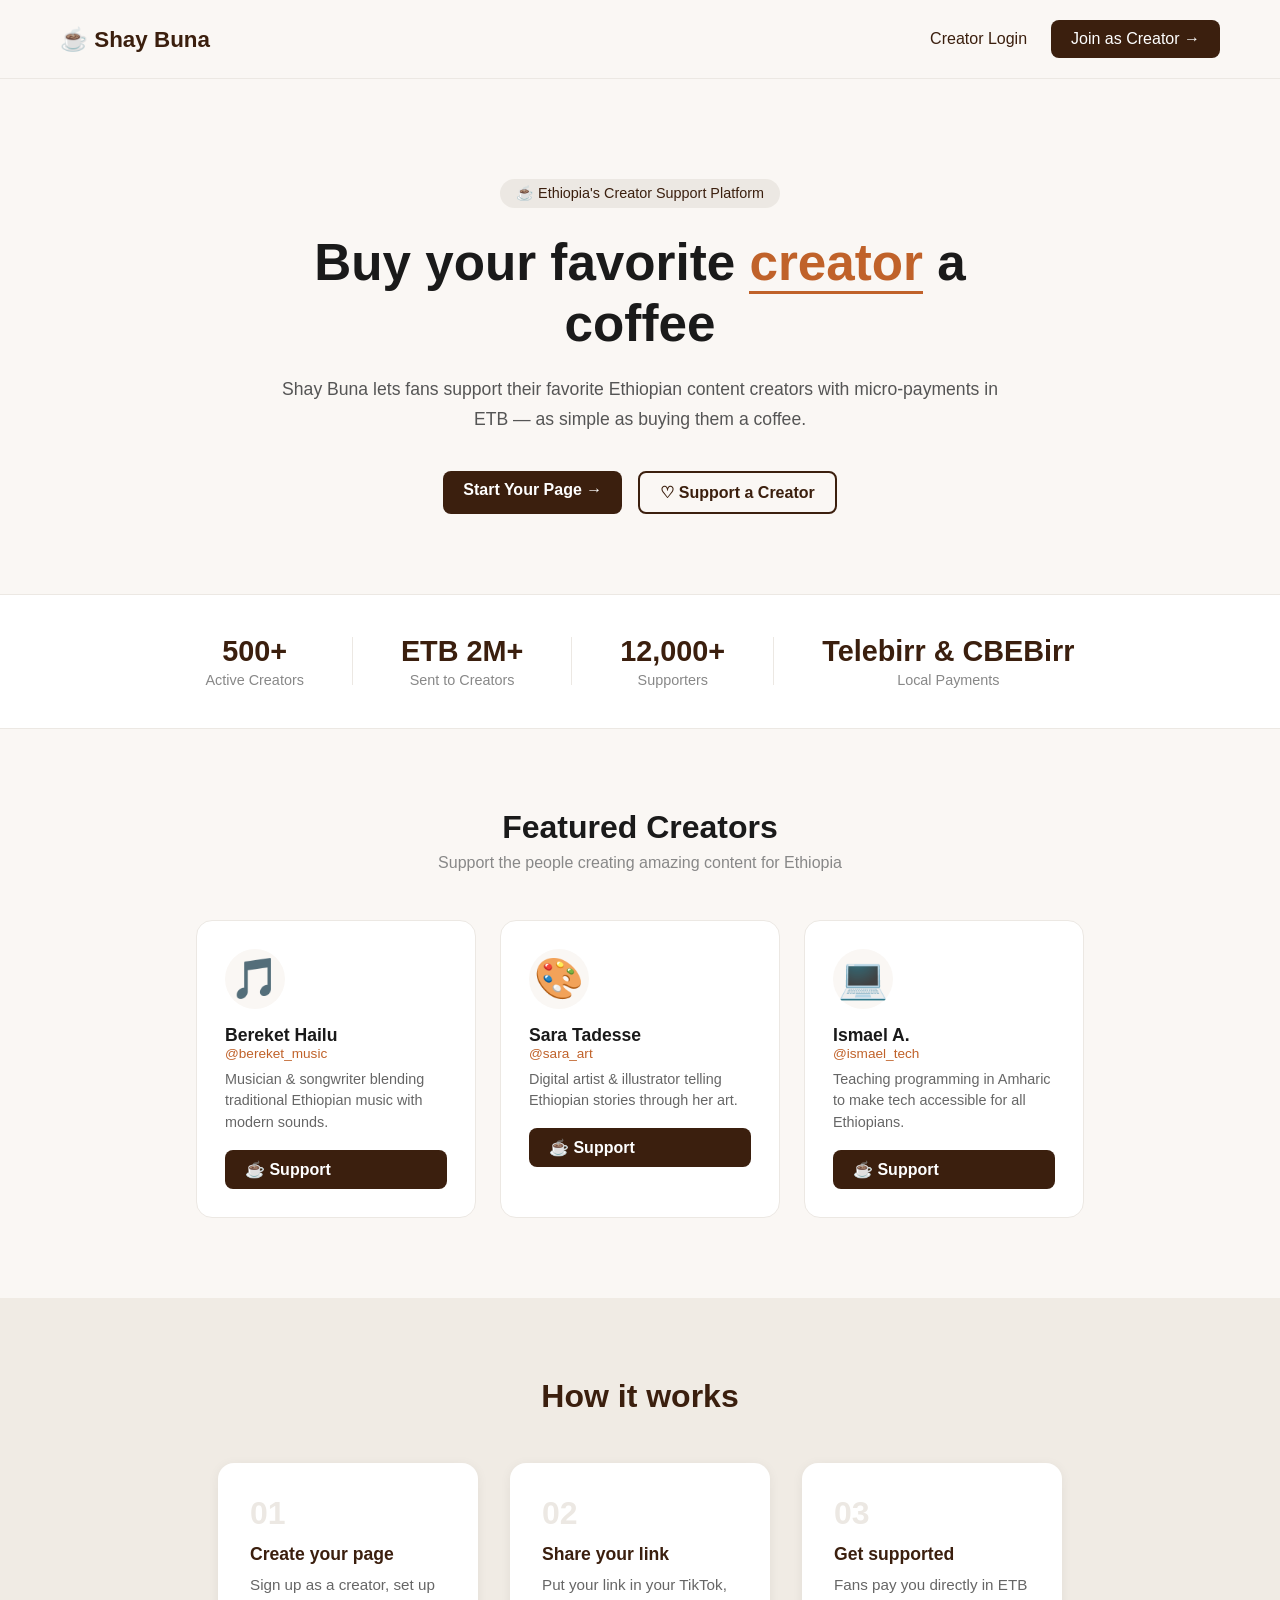
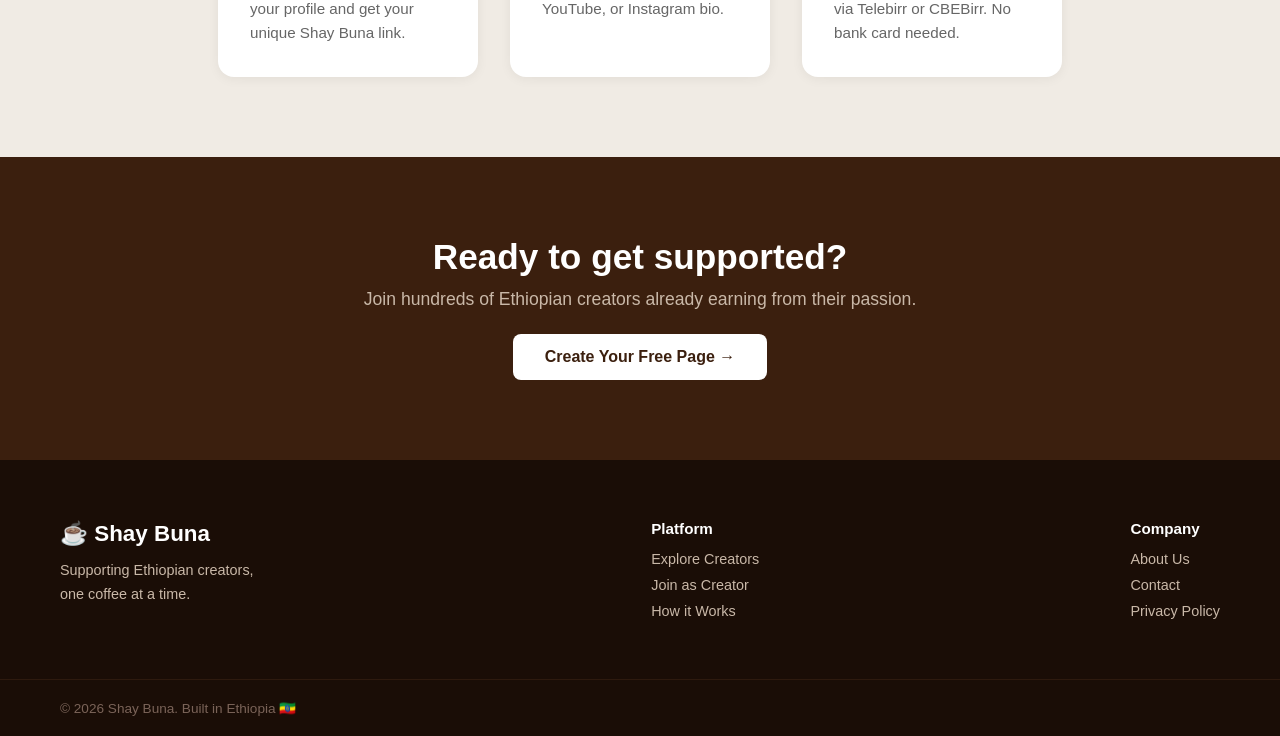
==== index.html @ 94945056 "Add landing page, creator page, and signup flow" ====
<!DOCTYPE html>
<html lang="en">
  <head>
    <meta charset="UTF-8" />
    <meta name="viewport" content="width=device-width, initial-scale=1.0" />
    <title>Shay Buna – Support Ethiopian Creators</title>
    <link rel="stylesheet" href="css/style.css" />
  </head>
  <body>
    <!-- NAVBAR -->
    <nav>
      <div class="logo">☕ Shay Buna</div>
      <div class="nav-links">
        <a href="#">Creator Login</a>
        <a href="#" class="btn-primary">Join as Creator →</a>
      </div>
    </nav>

    <!-- HERO -->
    <section class="hero">
      <span class="badge">☕ Ethiopia's Creator Support Platform</span>
      <h1>Buy your favorite <span class="highlight">creator</span> a coffee</h1>
      <p>
        Shay Buna lets fans support their favorite Ethiopian content creators
        with micro-payments in ETB — as simple as buying them a coffee.
      </p>
      <div class="hero-buttons">
        <a href="#" class="btn-primary">Start Your Page →</a>
        <a href="#" class="btn-secondary">♡ Support a Creator</a>
      </div>
    </section>

    <!-- STATS -->
    <section class="stats">
      <div class="stat">
        <h3>500+</h3>
        <p>Active Creators</p>
      </div>
      <div class="stat-divider"></div>
      <div class="stat">
        <h3>ETB 2M+</h3>
        <p>Sent to Creators</p>
      </div>
      <div class="stat-divider"></div>
      <div class="stat">
        <h3>12,000+</h3>
        <p>Supporters</p>
      </div>
      <div class="stat-divider"></div>
      <div class="stat">
        <h3>Telebirr & CBEBirr</h3>
        <p>Local Payments</p>
      </div>
    </section>

    <!-- FEATURED CREATORS -->
    <section class="creators">
      <h2>Featured Creators</h2>
      <p class="section-sub">
        Support the people creating amazing content for Ethiopia
      </p>
      <div class="creator-cards">
        <div class="creator-card">
          <div class="creator-avatar">🎵</div>
          <div class="creator-info">
            <h4>Bereket Hailu</h4>
            <span>@bereket_music</span>
            <p>
              Musician & songwriter blending traditional Ethiopian music with
              modern sounds.
            </p>
          </div>
          <a href="#" class="btn-primary">☕ Support</a>
        </div>

        <div class="creator-card">
          <div class="creator-avatar">🎨</div>
          <div class="creator-info">
            <h4>Sara Tadesse</h4>
            <span>@sara_art</span>
            <p>
              Digital artist & illustrator telling Ethiopian stories through her
              art.
            </p>
          </div>
          <a href="#" class="btn-primary">☕ Support</a>
        </div>

        <div class="creator-card">
          <div class="creator-avatar">💻</div>
          <div class="creator-info">
            <h4>Ismael A.</h4>
            <span>@ismael_tech</span>
            <p>
              Teaching programming in Amharic to make tech accessible for all
              Ethiopians.
            </p>
          </div>
          <a href="#" class="btn-primary">☕ Support</a>
        </div>
      </div>
    </section>

    <!-- HOW IT WORKS -->
    <section class="how-it-works">
      <h2>How it works</h2>
      <div class="steps">
        <div class="step">
          <span>01</span>
          <h3>Create your page</h3>
          <p>
            Sign up as a creator, set up your profile and get your unique Shay
            Buna link.
          </p>
        </div>
        <div class="step">
          <span>02</span>
          <h3>Share your link</h3>
          <p>Put your link in your TikTok, YouTube, or Instagram bio.</p>
        </div>
        <div class="step">
          <span>03</span>
          <h3>Get supported</h3>
          <p>
            Fans pay you directly in ETB via Telebirr or CBEBirr. No bank card
            needed.
          </p>
        </div>
      </div>
    </section>

    <!-- CTA BANNER -->
    <section class="cta-banner">
      <h2>Ready to get supported?</h2>
      <p>
        Join hundreds of Ethiopian creators already earning from their passion.
      </p>
      <a href="#" class="btn-light">Create Your Free Page →</a>
    </section>

    <!-- FOOTER -->
    <footer>
      <div class="footer-top">
        <div class="footer-brand">
          <div class="logo" style="color: #fff">☕ Shay Buna</div>
          <p>Supporting Ethiopian creators, one coffee at a time.</p>
        </div>
        <div class="footer-links">
          <h5>Platform</h5>
          <a href="#">Explore Creators</a>
          <a href="#">Join as Creator</a>
          <a href="#">How it Works</a>
        </div>
        <div class="footer-links">
          <h5>Company</h5>
          <a href="#">About Us</a>
          <a href="#">Contact</a>
          <a href="#">Privacy Policy</a>
        </div>
      </div>
      <div class="footer-bottom">
        <p>© 2026 Shay Buna. Built in Ethiopia 🇪🇹</p>
      </div>
    </footer>

    <script src="js/main.js"></script>
  </body>
</html>
---- css/style.css ----
* {
  margin: 0;
  padding: 0;
  box-sizing: border-box;
}

body {
  font-family: "Segoe UI", sans-serif;
  background-color: #faf7f4;
  color: #1a1a1a;
}

/* NAVBAR */
nav {
  display: flex;
  justify-content: space-between;
  align-items: center;
  padding: 20px 60px;
  background-color: #faf7f4;
  border-bottom: 1px solid #ece8e3;
  position: sticky;
  top: 0;
  z-index: 100;
}

.logo {
  font-size: 1.4rem;
  font-weight: 700;
  color: #3b1f0e;
}

.nav-links {
  display: flex;
  align-items: center;
  gap: 24px;
}

.nav-links a {
  text-decoration: none;
  color: #3b1f0e;
  font-weight: 500;
}

/* BUTTONS */
.btn-primary {
  background-color: #3b1f0e;
  color: #fff !important;
  padding: 10px 20px;
  border-radius: 8px;
  text-decoration: none;
  font-weight: 600;
  transition: background 0.2s;
  display: inline-block;
}

.btn-primary:hover {
  background-color: #5a3020;
}

.btn-secondary {
  background-color: transparent;
  color: #3b1f0e;
  padding: 10px 20px;
  border-radius: 8px;
  border: 2px solid #3b1f0e;
  text-decoration: none;
  font-weight: 600;
  transition: all 0.2s;
  display: inline-block;
}

.btn-secondary:hover {
  background-color: #3b1f0e;
  color: #fff;
}

.btn-light {
  background-color: #fff;
  color: #3b1f0e;
  padding: 14px 32px;
  border-radius: 8px;
  text-decoration: none;
  font-weight: 700;
  font-size: 1rem;
  transition: all 0.2s;
  display: inline-block;
  margin-top: 24px;
}

.btn-light:hover {
  background-color: #ece8e3;
}

/* HERO */
.hero {
  text-align: center;
  padding: 100px 20px 80px;
  max-width: 780px;
  margin: 0 auto;
  animation: fadeUp 0.7s ease forwards;
}

@keyframes fadeUp {
  from {
    opacity: 0;
    transform: translateY(24px);
  }
  to {
    opacity: 1;
    transform: translateY(0);
  }
}

.badge {
  display: inline-block;
  background-color: #ece8e3;
  color: #3b1f0e;
  padding: 6px 16px;
  border-radius: 999px;
  font-size: 0.9rem;
  margin-bottom: 24px;
}

.hero h1 {
  font-size: 3.2rem;
  font-weight: 800;
  line-height: 1.2;
  margin-bottom: 20px;
  color: #1a1a1a;
}

.highlight {
  color: #c0622a;
  border-bottom: 3px solid #c0622a;
}

.hero p {
  font-size: 1.1rem;
  color: #555;
  margin-bottom: 36px;
  line-height: 1.7;
}

.hero-buttons {
  display: flex;
  justify-content: center;
  gap: 16px;
  flex-wrap: wrap;
}

/* STATS */
.stats {
  display: flex;
  justify-content: center;
  align-items: center;
  gap: 0;
  background-color: #fff;
  border-top: 1px solid #ece8e3;
  border-bottom: 1px solid #ece8e3;
  padding: 40px 60px;
  flex-wrap: wrap;
}

.stat {
  text-align: center;
  padding: 0 48px;
}

.stat h3 {
  font-size: 1.8rem;
  font-weight: 800;
  color: #3b1f0e;
}

.stat p {
  font-size: 0.9rem;
  color: #888;
  margin-top: 4px;
}

.stat-divider {
  width: 1px;
  height: 48px;
  background-color: #ece8e3;
}

/* FEATURED CREATORS */
.creators {
  padding: 80px 60px;
  text-align: center;
}

.creators h2 {
  font-size: 2rem;
  font-weight: 700;
  color: #1a1a1a;
  margin-bottom: 8px;
}

.section-sub {
  color: #888;
  margin-bottom: 48px;
  font-size: 1rem;
}

.creator-cards {
  display: flex;
  justify-content: center;
  gap: 24px;
  flex-wrap: wrap;
}

.creator-card {
  background: #fff;
  border: 1px solid #ece8e3;
  border-radius: 16px;
  padding: 28px;
  max-width: 280px;
  text-align: left;
  display: flex;
  flex-direction: column;
  gap: 16px;
  transition: box-shadow 0.2s;
}

.creator-card:hover {
  box-shadow: 0 8px 24px rgba(0, 0, 0, 0.08);
}

.creator-avatar {
  font-size: 2.5rem;
  background: #faf7f4;
  width: 60px;
  height: 60px;
  border-radius: 50%;
  display: flex;
  align-items: center;
  justify-content: center;
}

.creator-info h4 {
  font-size: 1.1rem;
  font-weight: 700;
  color: #1a1a1a;
}

.creator-info span {
  font-size: 0.85rem;
  color: #c0622a;
  display: block;
  margin-bottom: 8px;
}

.creator-info p {
  font-size: 0.9rem;
  color: #666;
  line-height: 1.5;
}

/* HOW IT WORKS */
.how-it-works {
  padding: 80px 60px;
  text-align: center;
  background-color: #f0ebe4;
}

.how-it-works h2 {
  font-size: 2rem;
  font-weight: 700;
  margin-bottom: 48px;
  color: #3b1f0e;
}

.steps {
  display: flex;
  justify-content: center;
  gap: 32px;
  flex-wrap: wrap;
}

.step {
  background: #fff;
  padding: 32px;
  border-radius: 16px;
  max-width: 260px;
  text-align: left;
  box-shadow: 0 2px 12px rgba(0, 0, 0, 0.06);
}

.step span {
  font-size: 2rem;
  font-weight: 800;
  color: #ece8e3;
}

.step h3 {
  margin: 12px 0 8px;
  color: #3b1f0e;
  font-size: 1.1rem;
}

.step p {
  color: #666;
  font-size: 0.95rem;
  line-height: 1.6;
}

/* CTA BANNER */
.cta-banner {
  background-color: #3b1f0e;
  color: #fff;
  text-align: center;
  padding: 80px 20px;
}

.cta-banner h2 {
  font-size: 2.2rem;
  font-weight: 800;
  margin-bottom: 12px;
}

.cta-banner p {
  font-size: 1.1rem;
  color: #c9b8a8;
}

/* FOOTER */
footer {
  background-color: #1a0d06;
  color: #c9b8a8;
}

.footer-top {
  display: flex;
  justify-content: space-between;
  padding: 60px;
  gap: 40px;
  flex-wrap: wrap;
}

.footer-brand p {
  margin-top: 12px;
  font-size: 0.9rem;
  max-width: 220px;
  line-height: 1.6;
}

.footer-links {
  display: flex;
  flex-direction: column;
  gap: 10px;
}

.footer-links h5 {
  color: #fff;
  font-size: 0.95rem;
  margin-bottom: 4px;
}

.footer-links a {
  color: #c9b8a8;
  text-decoration: none;
  font-size: 0.9rem;
  transition: color 0.2s;
}

.footer-links a:hover {
  color: #fff;
}

.footer-bottom {
  border-top: 1px solid #2e1a0e;
  padding: 20px 60px;
  font-size: 0.85rem;
  color: #7a6358;
}
/* CREATOR PAGE LAYOUT */
.creator-page {
  display: flex;
  gap: 40px;
  max-width: 1100px;
  margin: 60px auto;
  padding: 0 40px;
  align-items: flex-start;
  flex-wrap: wrap;
}

/* LEFT PROFILE */
.creator-profile {
  flex: 1;
  min-width: 280px;
  display: flex;
  flex-direction: column;
  gap: 20px;
}

.profile-avatar {
  font-size: 3rem;
  background: #faf7f4;
  width: 80px;
  height: 80px;
  border-radius: 50%;
  display: flex;
  align-items: center;
  justify-content: center;
  border: 3px solid #ece8e3;
}

.creator-profile h2 {
  font-size: 1.6rem;
  font-weight: 800;
  color: #1a1a1a;
}

.profile-handle {
  color: #c0622a;
  font-size: 0.95rem;
  font-weight: 600;
}

.profile-bio {
  color: #555;
  font-size: 0.95rem;
  line-height: 1.6;
}

.profile-stats {
  display: flex;
  gap: 32px;
}

.profile-stats h4 {
  font-size: 1.3rem;
  font-weight: 800;
  color: #3b1f0e;
}

.profile-stats p {
  font-size: 0.8rem;
  color: #888;
}

.social-links {
  display: flex;
  gap: 10px;
  flex-wrap: wrap;
}

.social-btn {
  background: #faf7f4;
  border: 1px solid #ece8e3;
  padding: 8px 14px;
  border-radius: 8px;
  text-decoration: none;
  color: #3b1f0e;
  font-size: 0.85rem;
  font-weight: 600;
  transition: all 0.2s;
}

.social-btn:hover {
  background: #3b1f0e;
  color: #fff;
}

/* RECENT SUPPORTERS */
.recent-supporters {
  margin-top: 8px;
}

.recent-supporters h4 {
  font-size: 1rem;
  font-weight: 700;
  color: #1a1a1a;
  margin-bottom: 16px;
}

.supporter {
  display: flex;
  align-items: center;
  gap: 12px;
  padding: 12px 0;
  border-bottom: 1px solid #ece8e3;
}

.supporter-avatar {
  font-size: 1.5rem;
}

.supporter div strong {
  font-size: 0.9rem;
  color: #1a1a1a;
}

.supporter div p {
  font-size: 0.8rem;
  color: #888;
}

.supporter-amount {
  margin-left: auto;
  font-weight: 700;
  color: #c0622a;
  font-size: 0.9rem;
}

/* RIGHT SUPPORT FORM */
.support-form {
  flex: 1;
  min-width: 320px;
  background: #fff;
  border: 1px solid #ece8e3;
  border-radius: 20px;
  padding: 36px;
}

.support-form h3 {
  font-size: 1.4rem;
  font-weight: 800;
  color: #1a1a1a;
  margin-bottom: 4px;
}

.form-sub {
  color: #888;
  font-size: 0.9rem;
  margin-bottom: 24px;
}

/* TIERS */
.tiers {
  display: grid;
  grid-template-columns: repeat(3, 1fr);
  gap: 10px;
  margin-bottom: 20px;
}

.tier-btn {
  display: flex;
  flex-direction: column;
  align-items: center;
  padding: 14px 8px;
  border: 2px solid #ece8e3;
  border-radius: 12px;
  background: #faf7f4;
  cursor: pointer;
  transition: all 0.2s;
  gap: 4px;
}

.tier-btn:hover {
  border-color: #3b1f0e;
}

.tier-btn.active {
  border-color: #3b1f0e;
  background: #3b1f0e;
  color: #fff;
}

.tier-emoji {
  font-size: 1.4rem;
}

.tier-name {
  font-size: 0.8rem;
  font-weight: 700;
}

.tier-price {
  font-size: 0.75rem;
  opacity: 0.8;
}

/* CUSTOM AMOUNT */
.custom-amount {
  margin-bottom: 16px;
}

.custom-amount input {
  width: 100%;
  padding: 12px 16px;
  border: 2px solid #ece8e3;
  border-radius: 10px;
  font-size: 1rem;
  outline: none;
}

.custom-amount input:focus {
  border-color: #3b1f0e;
}

/* QUANTITY */
.quantity-row {
  display: flex;
  justify-content: space-between;
  align-items: center;
  margin-bottom: 16px;
  font-size: 0.95rem;
  color: #555;
}

.quantity-controls {
  display: flex;
  align-items: center;
  gap: 16px;
}

.quantity-controls button {
  width: 32px;
  height: 32px;
  border-radius: 50%;
  border: 2px solid #ece8e3;
  background: #fff;
  font-size: 1.2rem;
  cursor: pointer;
  font-weight: 700;
  color: #3b1f0e;
  transition: all 0.2s;
}

.quantity-controls button:hover {
  background: #3b1f0e;
  color: #fff;
  border-color: #3b1f0e;
}

.quantity-controls span {
  font-weight: 700;
  font-size: 1.1rem;
  min-width: 20px;
  text-align: center;
}

/* TOTAL */
.total-row {
  display: flex;
  justify-content: space-between;
  align-items: center;
  padding: 16px 0;
  border-top: 1px solid #ece8e3;
  border-bottom: 1px solid #ece8e3;
  margin-bottom: 20px;
  font-size: 0.95rem;
  color: #555;
}

.total-row strong {
  font-size: 1.3rem;
  color: #3b1f0e;
}

/* FORM INPUTS */
.form-input {
  width: 100%;
  padding: 12px 16px;
  border: 2px solid #ece8e3;
  border-radius: 10px;
  font-size: 0.95rem;
  margin-bottom: 12px;
  outline: none;
  font-family: "Segoe UI", sans-serif;
  background: #faf7f4;
}

.form-input:focus {
  border-color: #3b1f0e;
  background: #fff;
}

/* PAY BUTTON */
.btn-pay {
  width: 100%;
  padding: 16px;
  background-color: #3b1f0e;
  color: #fff;
  border: none;
  border-radius: 12px;
  font-size: 1.1rem;
  font-weight: 700;
  cursor: pointer;
  transition: background 0.2s;
  margin-top: 4px;
}

.btn-pay:hover {
  background-color: #5a3020;
}

.pay-note {
  text-align: center;
  font-size: 0.8rem;
  color: #aaa;
  margin-top: 12px;
}
/* SIGNUP PAGE */
.signup-page {
  display: flex;
  gap: 40px;
  max-width: 1100px;
  margin: 60px auto;
  padding: 0 40px;
  align-items: flex-start;
  flex-wrap: wrap;
}

/* LEFT BENEFITS */
.signup-benefits {
  flex: 1;
  min-width: 280px;
}

.signup-benefits h2 {
  font-size: 1.8rem;
  font-weight: 800;
  color: #1a1a1a;
  line-height: 1.3;
  margin-bottom: 12px;
}

.signup-benefits > p {
  color: #888;
  margin-bottom: 36px;
  font-size: 1rem;
}

.benefit-list {
  display: flex;
  flex-direction: column;
  gap: 24px;
}

.benefit {
  display: flex;
  gap: 16px;
  align-items: flex-start;
}

.benefit span {
  font-size: 1.8rem;
  min-width: 40px;
}

.benefit h4 {
  font-size: 1rem;
  font-weight: 700;
  color: #1a1a1a;
  margin-bottom: 4px;
}

.benefit p {
  font-size: 0.9rem;
  color: #666;
  line-height: 1.5;
}

/* RIGHT FORM BOX */
.signup-form-box {
  flex: 1;
  min-width: 320px;
  background: #fff;
  border: 1px solid #ece8e3;
  border-radius: 20px;
  padding: 36px;
}

.signup-form-box h3 {
  font-size: 1.4rem;
  font-weight: 800;
  color: #1a1a1a;
  margin-bottom: 4px;
}

.signup-form-box h4 {
  font-size: 1.1rem;
  font-weight: 700;
  color: #1a1a1a;
  margin-bottom: 16px;
}

/* STEP INDICATOR */
.steps-indicator {
  display: flex;
  align-items: center;
  margin: 24px 0;
  gap: 0;
}

.step-dot {
  width: 32px;
  height: 32px;
  border-radius: 50%;
  background: #ece8e3;
  color: #888;
  display: flex;
  align-items: center;
  justify-content: center;
  font-weight: 700;
  font-size: 0.9rem;
  transition: all 0.2s;
}

.step-dot.active {
  background: #3b1f0e;
  color: #fff;
}

.step-line {
  flex: 1;
  height: 2px;
  background: #ece8e3;
}

/* USERNAME PREVIEW */
.username-preview {
  font-size: 0.85rem;
  color: #888;
  margin-bottom: 16px;
}

.username-preview span {
  color: #c0622a;
  font-weight: 600;
}

/* STEP NOTE */
.step-note {
  font-size: 0.9rem;
  color: #888;
  margin-bottom: 16px;
}

/* BUTTON ROW */
.btn-row {
  display: flex;
  gap: 12px;
  margin-top: 8px;
}

.btn-full {
  width: 100%;
  text-align: center;
}

/* TIER SETUP */
.tier-setup {
  background: #faf7f4;
  border-radius: 12px;
  padding: 20px;
  margin: 16px 0;
}

.tier-setup h5 {
  font-size: 0.95rem;
  font-weight: 700;
  color: #1a1a1a;
  margin-bottom: 4px;
}

.tier-setup p {
  font-size: 0.85rem;
  color: #888;
  margin-bottom: 16px;
}

.tier-inputs {
  display: flex;
  flex-direction: column;
  gap: 10px;
}

.tier-input-row {
  display: flex;
  align-items: center;
  gap: 8px;
}

.tier-input-row span {
  font-size: 1.2rem;
  min-width: 28px;
}

.tier-name-input {
  flex: 1;
  margin-bottom: 0 !important;
}

.tier-amount-input {
  width: 80px;
  margin-bottom: 0 !important;
}
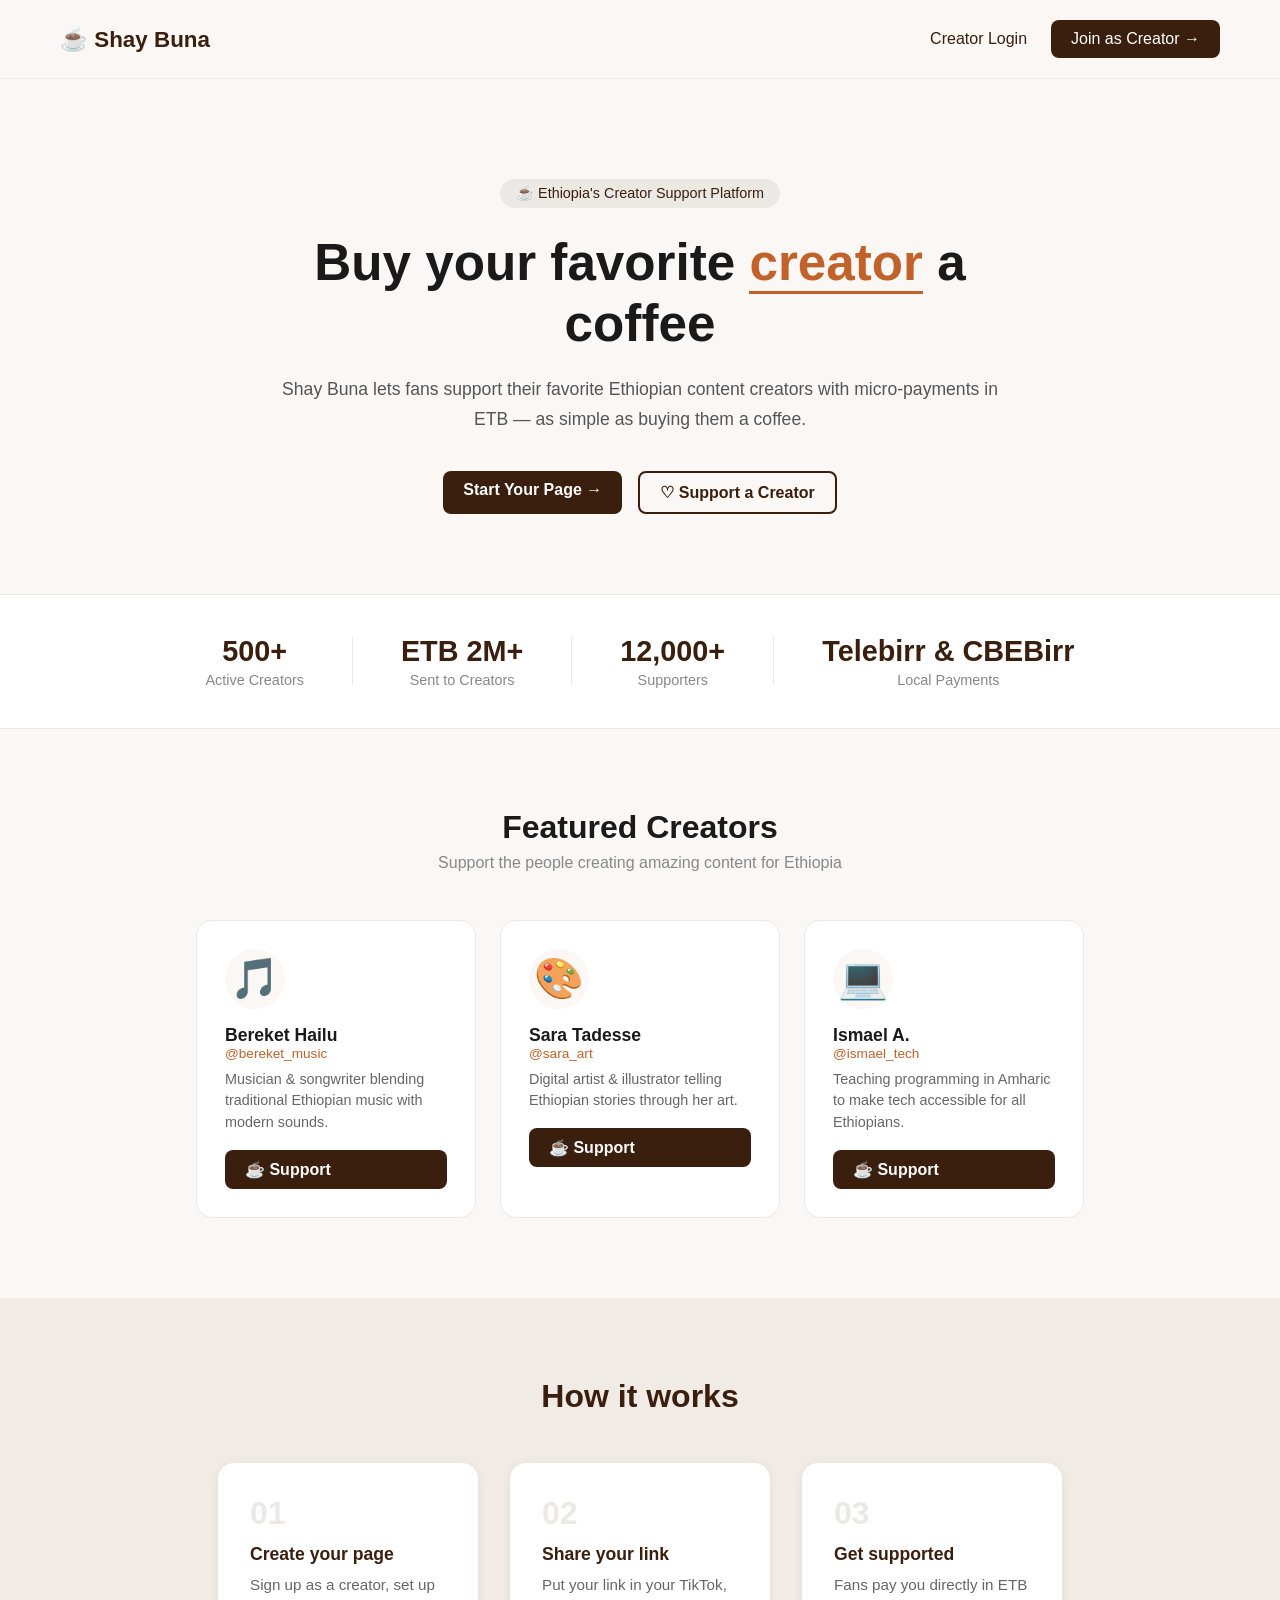
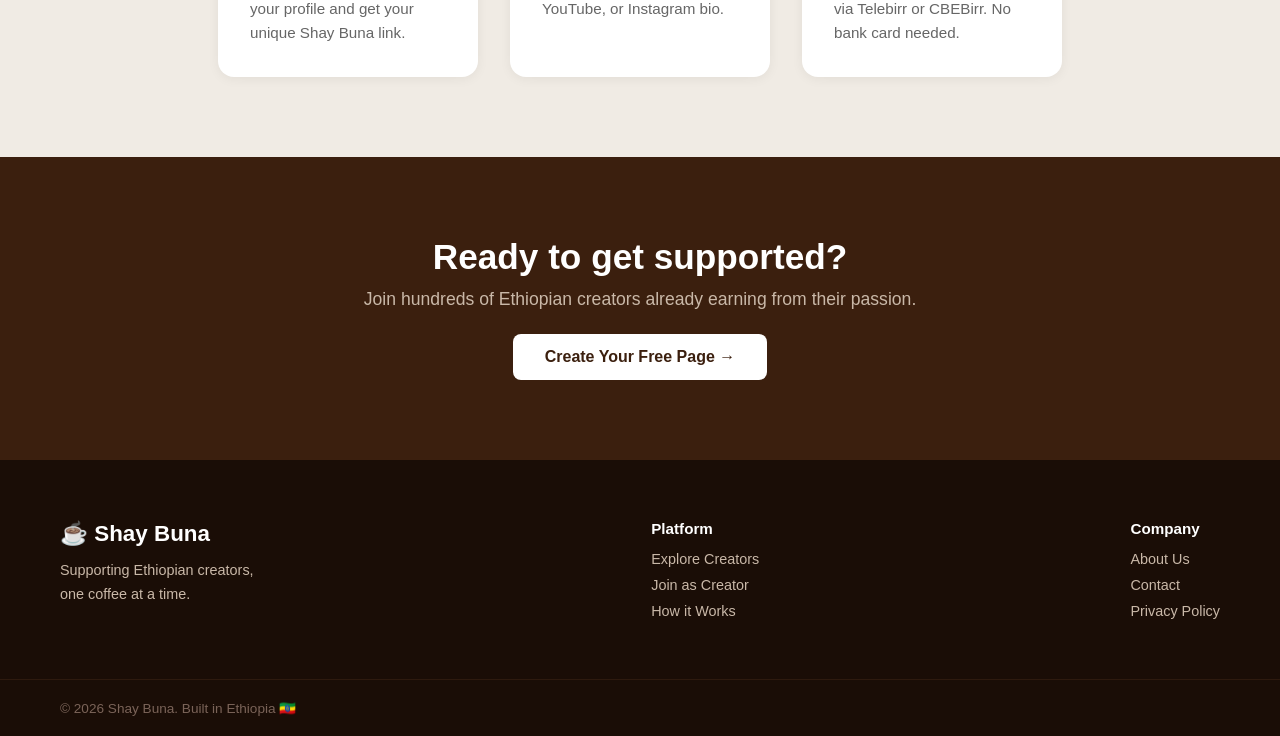
==== commit 48583fee: "Add creator dashboard" ====
--- a/index.html
+++ b/index.html
@@ -11,8 +11,8 @@
     <nav>
       <div class="logo">☕ Shay Buna</div>
       <div class="nav-links">
-        <a href="#">Creator Login</a>
-        <a href="#" class="btn-primary">Join as Creator →</a>
+        <a href="login.html">Creator Login</a>
+        <a href="signup.html" class="btn-primary">Join as Creator →</a>
       </div>
     </nav>
 
@@ -25,8 +25,8 @@
         with micro-payments in ETB — as simple as buying them a coffee.
       </p>
       <div class="hero-buttons">
-        <a href="#" class="btn-primary">Start Your Page →</a>
-        <a href="#" class="btn-secondary">♡ Support a Creator</a>
+        <a href="signup.html" class="btn-primary">Start Your Page →</a>
+        <a href="creator.html" class="btn-secondary">♡ Support a Creator</a>
       </div>
     </section>
 
@@ -70,7 +70,7 @@
               modern sounds.
             </p>
           </div>
-          <a href="#" class="btn-primary">☕ Support</a>
+          <a href="creator.html" class="btn-primary">☕ Support</a>
         </div>
 
         <div class="creator-card">
@@ -83,7 +83,7 @@
               art.
             </p>
           </div>
-          <a href="#" class="btn-primary">☕ Support</a>
+          <a href="creator.html" class="btn-primary">☕ Support</a>
         </div>
 
         <div class="creator-card">
@@ -96,7 +96,7 @@
               Ethiopians.
             </p>
           </div>
-          <a href="#" class="btn-primary">☕ Support</a>
+          <a href="creator.html" class="btn-primary">☕ Support</a>
         </div>
       </div>
     </section>
@@ -135,7 +135,7 @@
       <p>
         Join hundreds of Ethiopian creators already earning from their passion.
       </p>
-      <a href="#" class="btn-light">Create Your Free Page →</a>
+      <a href="signup.html" class="btn-light">Create Your Free Page →</a>
     </section>
 
     <!-- FOOTER -->
--- a/css/style.css
+++ b/css/style.css
@@ -889,3 +889,442 @@
   width: 80px;
   margin-bottom: 0 !important;
 }
+/* DASHBOARD */
+.dashboard-page {
+  display: flex;
+  min-height: calc(100vh - 70px);
+}
+
+/* SIDEBAR */
+.sidebar {
+  width: 240px;
+  background: #fff;
+  border-right: 1px solid #ece8e3;
+  padding: 32px 20px;
+  display: flex;
+  flex-direction: column;
+  gap: 32px;
+  position: sticky;
+  top: 70px;
+  height: calc(100vh - 70px);
+}
+
+.sidebar-profile {
+  display: flex;
+  flex-direction: column;
+  align-items: center;
+  gap: 8px;
+  text-align: center;
+}
+
+.sidebar-profile h4 {
+  font-size: 1rem;
+  font-weight: 700;
+  color: #1a1a1a;
+}
+
+.sidebar-profile span {
+  font-size: 0.85rem;
+  color: #c0622a;
+}
+
+.sidebar-nav {
+  display: flex;
+  flex-direction: column;
+  gap: 4px;
+}
+
+.sidebar-link {
+  text-decoration: none;
+  color: #555;
+  padding: 10px 16px;
+  border-radius: 8px;
+  font-size: 0.95rem;
+  font-weight: 500;
+  transition: all 0.2s;
+}
+
+.sidebar-link:hover {
+  background: #faf7f4;
+  color: #3b1f0e;
+}
+
+.sidebar-link.active {
+  background: #3b1f0e;
+  color: #fff;
+}
+
+/* DASHBOARD MAIN */
+.dashboard-main {
+  flex: 1;
+  padding: 40px;
+  display: flex;
+  flex-direction: column;
+  gap: 28px;
+}
+
+.dashboard-header {
+  display: flex;
+  justify-content: space-between;
+  align-items: center;
+}
+
+.dashboard-header h2 {
+  font-size: 1.6rem;
+  font-weight: 800;
+  color: #1a1a1a;
+}
+
+.dashboard-header p {
+  color: #888;
+  font-size: 0.9rem;
+}
+
+/* STAT CARDS */
+.dash-stats {
+  display: grid;
+  grid-template-columns: repeat(4, 1fr);
+  gap: 16px;
+}
+
+.dash-stat-card {
+  background: #fff;
+  border: 1px solid #ece8e3;
+  border-radius: 16px;
+  padding: 24px;
+  display: flex;
+  align-items: center;
+  gap: 16px;
+}
+
+.stat-icon {
+  font-size: 2rem;
+  background: #faf7f4;
+  width: 52px;
+  height: 52px;
+  border-radius: 12px;
+  display: flex;
+  align-items: center;
+  justify-content: center;
+}
+
+.dash-stat-card h3 {
+  font-size: 1.3rem;
+  font-weight: 800;
+  color: #3b1f0e;
+}
+
+.dash-stat-card p {
+  font-size: 0.8rem;
+  color: #888;
+}
+
+/* PAGE LINK BOX */
+.dash-link-box {
+  background: #fff;
+  border: 1px solid #ece8e3;
+  border-radius: 16px;
+  padding: 24px;
+}
+
+.dash-link-box p {
+  font-size: 0.85rem;
+  color: #888;
+  margin-bottom: 12px;
+}
+
+.link-row {
+  display: flex;
+  align-items: center;
+  justify-content: space-between;
+  background: #faf7f4;
+  border: 1px solid #ece8e3;
+  border-radius: 10px;
+  padding: 12px 16px;
+}
+
+.link-row span {
+  font-weight: 600;
+  color: #3b1f0e;
+  font-size: 0.95rem;
+}
+
+/* SUPPORTERS TABLE */
+.dash-section h4 {
+  font-size: 1.1rem;
+  font-weight: 700;
+  color: #1a1a1a;
+  margin-bottom: 16px;
+}
+
+.supporters-table {
+  width: 100%;
+  border-collapse: collapse;
+  background: #fff;
+  border-radius: 16px;
+  overflow: hidden;
+  border: 1px solid #ece8e3;
+}
+
+.supporters-table th {
+  background: #faf7f4;
+  padding: 14px 20px;
+  text-align: left;
+  font-size: 0.85rem;
+  color: #888;
+  font-weight: 600;
+  border-bottom: 1px solid #ece8e3;
+}
+
+.supporters-table td {
+  padding: 14px 20px;
+  font-size: 0.9rem;
+  color: #1a1a1a;
+  border-bottom: 1px solid #ece8e3;
+}
+
+.supporters-table tr:last-child td {
+  border-bottom: none;
+}
+
+.supporters-table tr:hover td {
+  background: #faf7f4;
+}
+
+.amount-col {
+  font-weight: 700;
+  color: #c0622a;
+}
+/* LOGIN PAGE */
+.login-page {
+  display: flex;
+  gap: 40px;
+  max-width: 900px;
+  margin: 80px auto;
+  padding: 0 40px;
+  align-items: center;
+  flex-wrap: wrap;
+}
+
+.login-left {
+  flex: 1;
+  min-width: 280px;
+}
+
+.login-left h2 {
+  font-size: 1.8rem;
+  font-weight: 800;
+  color: #1a1a1a;
+  margin-bottom: 12px;
+  line-height: 1.3;
+}
+
+.login-left > p {
+  color: #888;
+  margin-bottom: 36px;
+}
+
+.login-form-box {
+  flex: 1;
+  min-width: 300px;
+  background: #fff;
+  border: 1px solid #ece8e3;
+  border-radius: 20px;
+  padding: 36px;
+}
+
+.login-form-box h3 {
+  font-size: 1.4rem;
+  font-weight: 800;
+  margin-bottom: 4px;
+}
+/* ADMIN BADGE */
+.admin-badge {
+  background: #c0622a;
+  color: #fff;
+  font-size: 0.65rem;
+  padding: 3px 8px;
+  border-radius: 999px;
+  font-weight: 700;
+  vertical-align: middle;
+  margin-left: 8px;
+}
+
+/* APPROVE/REJECT BUTTONS */
+.approve-btn {
+  background: #e6f4ea;
+  color: #2d7a3a;
+  border: none;
+  padding: 6px 12px;
+  border-radius: 6px;
+  font-size: 0.8rem;
+  font-weight: 600;
+  cursor: pointer;
+  margin-right: 6px;
+  transition: all 0.2s;
+}
+
+.approve-btn:hover {
+  background: #2d7a3a;
+  color: #fff;
+}
+
+.reject-btn {
+  background: #fde8e8;
+  color: #c0392b;
+  border: none;
+  padding: 6px 12px;
+  border-radius: 6px;
+  font-size: 0.8rem;
+  font-weight: 600;
+  cursor: pointer;
+  transition: all 0.2s;
+}
+
+.reject-btn:hover {
+  background: #c0392b;
+  color: #fff;
+}
+
+/* STATUS BADGES */
+.status-active {
+  background: #e6f4ea;
+  color: #2d7a3a;
+  padding: 4px 10px;
+  border-radius: 999px;
+  font-size: 0.8rem;
+  font-weight: 600;
+}
+/* EXPLORE PAGE */
+.explore-hero {
+  text-align: center;
+  padding: 60px 20px 40px;
+  background: #faf7f4;
+}
+
+.explore-hero h1 {
+  font-size: 2.4rem;
+  font-weight: 800;
+  color: #1a1a1a;
+  margin-bottom: 8px;
+}
+
+.explore-hero p {
+  color: #888;
+  margin-bottom: 24px;
+}
+
+.search-bar {
+  max-width: 500px;
+  margin: 0 auto;
+}
+
+.search-bar input {
+  width: 100%;
+  padding: 14px 20px;
+  border: 2px solid #ece8e3;
+  border-radius: 999px;
+  font-size: 1rem;
+  outline: none;
+  background: #fff;
+}
+
+.search-bar input:focus {
+  border-color: #3b1f0e;
+}
+
+/* FILTERS */
+.explore-filters {
+  display: flex;
+  justify-content: center;
+  gap: 10px;
+  padding: 24px 40px;
+  flex-wrap: wrap;
+}
+
+.filter-btn {
+  padding: 8px 18px;
+  border: 2px solid #ece8e3;
+  border-radius: 999px;
+  background: #fff;
+  color: #555;
+  font-size: 0.9rem;
+  font-weight: 600;
+  cursor: pointer;
+  transition: all 0.2s;
+}
+
+.filter-btn:hover {
+  border-color: #3b1f0e;
+  color: #3b1f0e;
+}
+
+.filter-btn.active {
+  background: #3b1f0e;
+  border-color: #3b1f0e;
+  color: #fff;
+}
+
+/* EXPLORE GRID */
+.explore-grid {
+  display: grid;
+  grid-template-columns: repeat(3, 1fr);
+  gap: 24px;
+  max-width: 1100px;
+  margin: 0 auto 80px;
+  padding: 0 40px;
+}
+
+.explore-card {
+  background: #fff;
+  border: 1px solid #ece8e3;
+  border-radius: 16px;
+  padding: 28px;
+  display: flex;
+  flex-direction: column;
+  gap: 16px;
+  transition: box-shadow 0.2s;
+}
+
+.explore-card:hover {
+  box-shadow: 0 8px 24px rgba(0, 0, 0, 0.08);
+}
+
+.explore-avatar {
+  font-size: 2.5rem;
+  background: #faf7f4;
+  width: 64px;
+  height: 64px;
+  border-radius: 50%;
+  display: flex;
+  align-items: center;
+  justify-content: center;
+  border: 2px solid #ece8e3;
+}
+
+.explore-info h4 {
+  font-size: 1.1rem;
+  font-weight: 700;
+  color: #1a1a1a;
+}
+
+.explore-info span {
+  font-size: 0.85rem;
+  color: #c0622a;
+  display: block;
+  margin-bottom: 8px;
+}
+
+.explore-info p {
+  font-size: 0.9rem;
+  color: #666;
+  line-height: 1.5;
+  margin-bottom: 8px;
+}
+
+.explore-meta {
+  display: flex;
+  gap: 12px;
+  font-size: 0.8rem;
+  color: #888;
+}
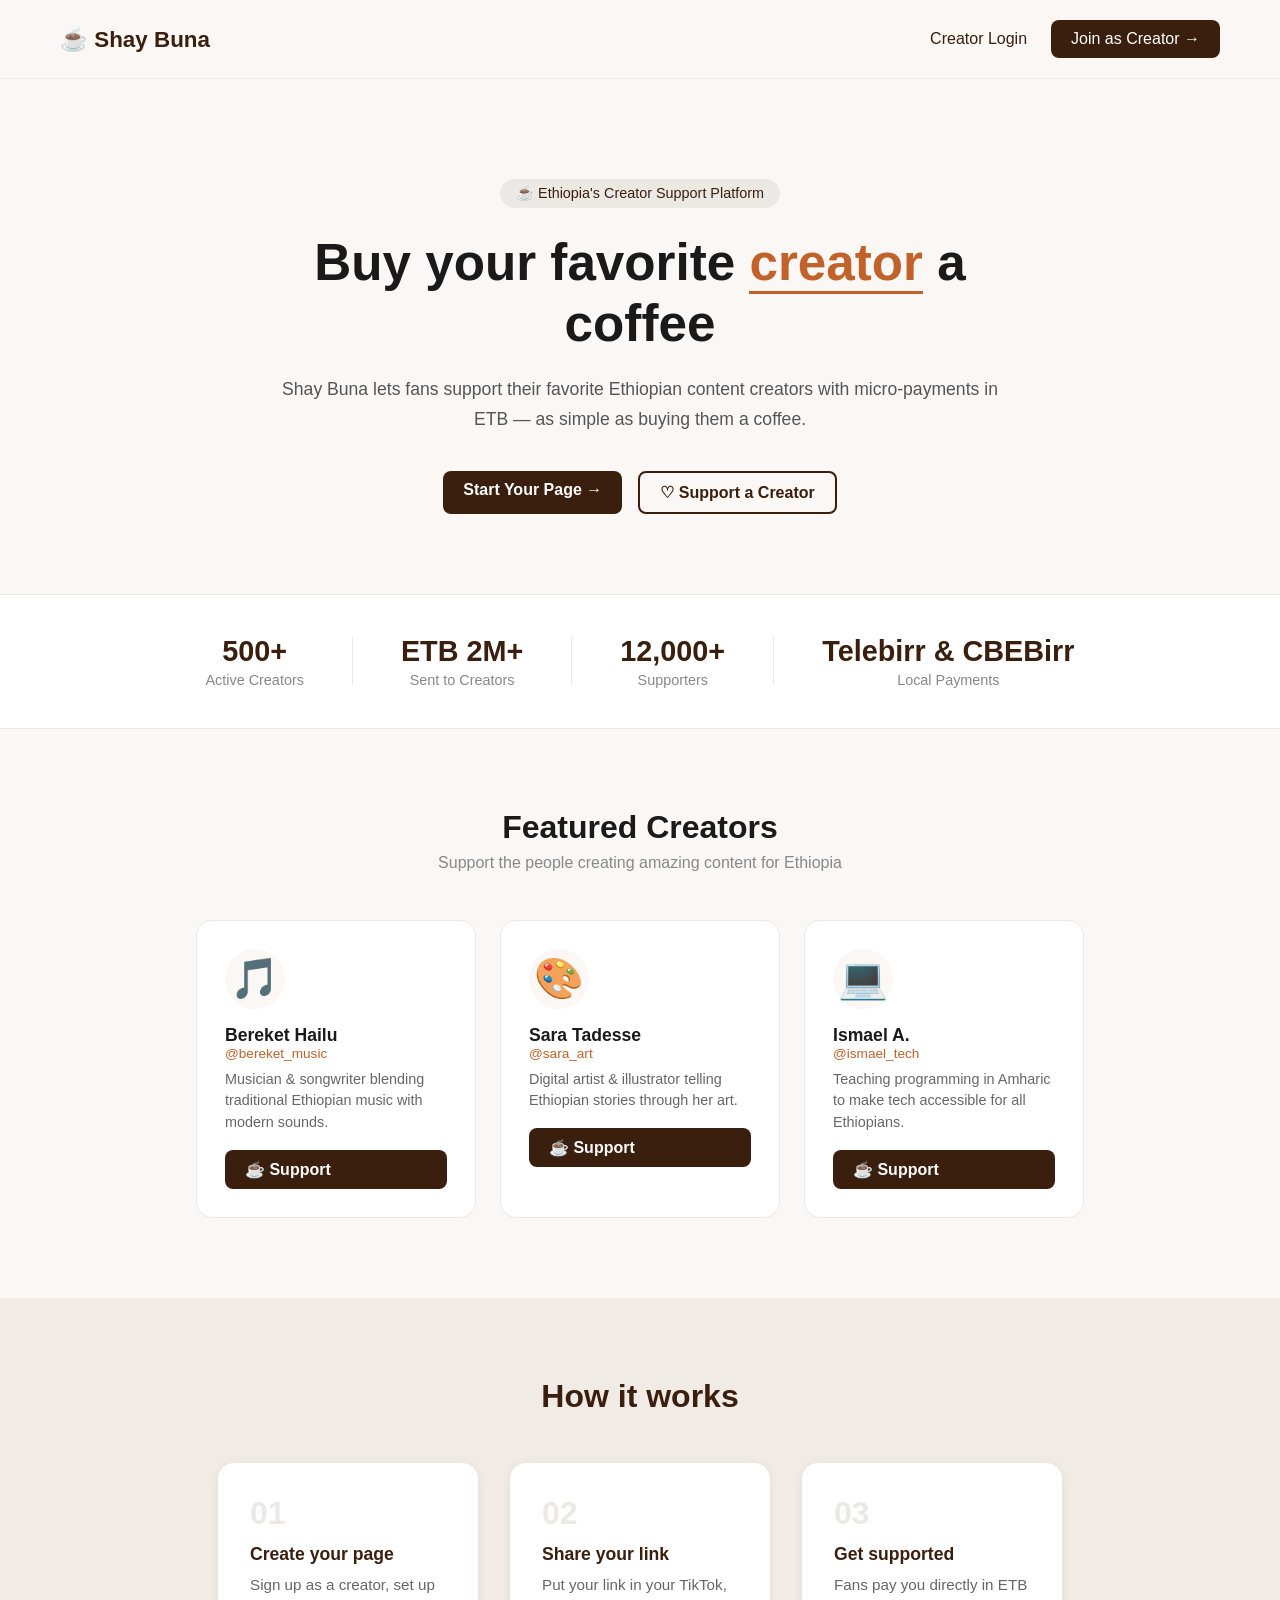
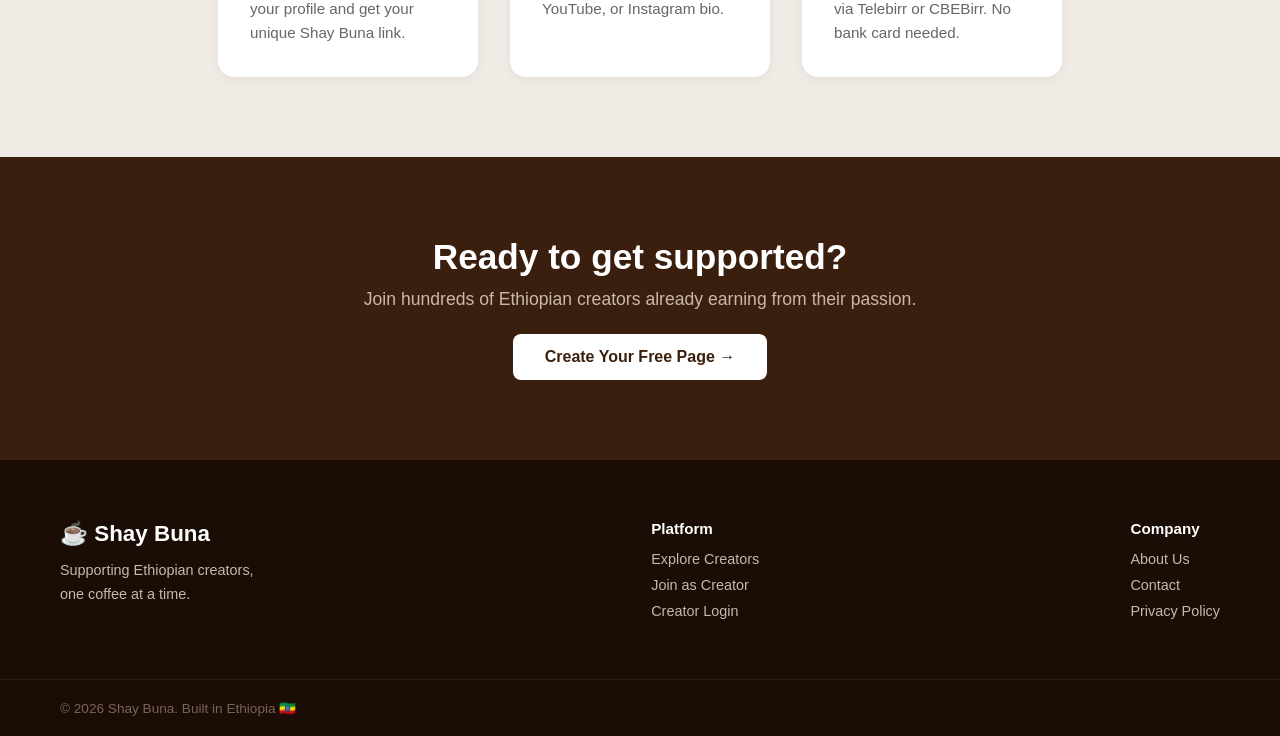
==== commit 127b2a49: "Add creator dashboard" ====
--- a/index.html
+++ b/index.html
@@ -147,9 +147,9 @@
         </div>
         <div class="footer-links">
           <h5>Platform</h5>
-          <a href="#">Explore Creators</a>
-          <a href="#">Join as Creator</a>
-          <a href="#">How it Works</a>
+          <a href="explore.html">Explore Creators</a>
+          <a href="signup.html">Join as Creator</a>
+          <a href="login.html">Creator Login</a>
         </div>
         <div class="footer-links">
           <h5>Company</h5>
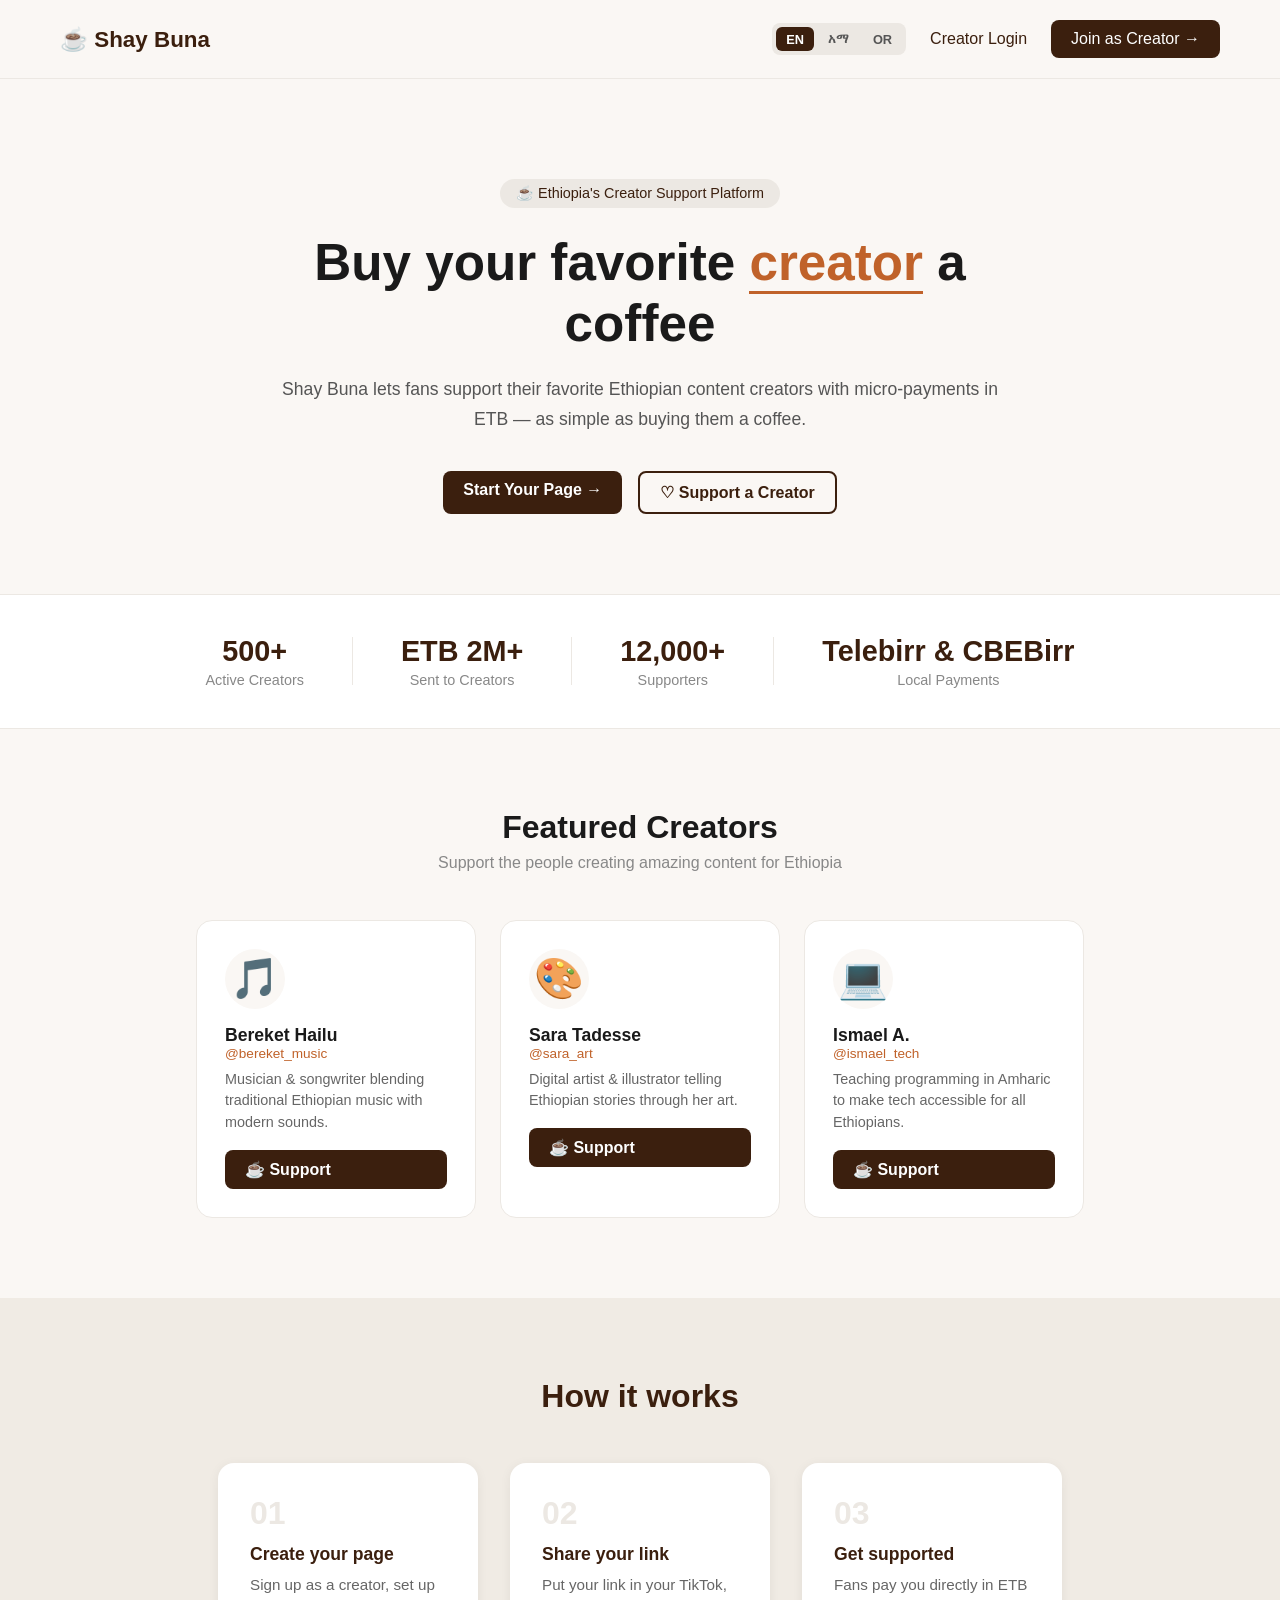
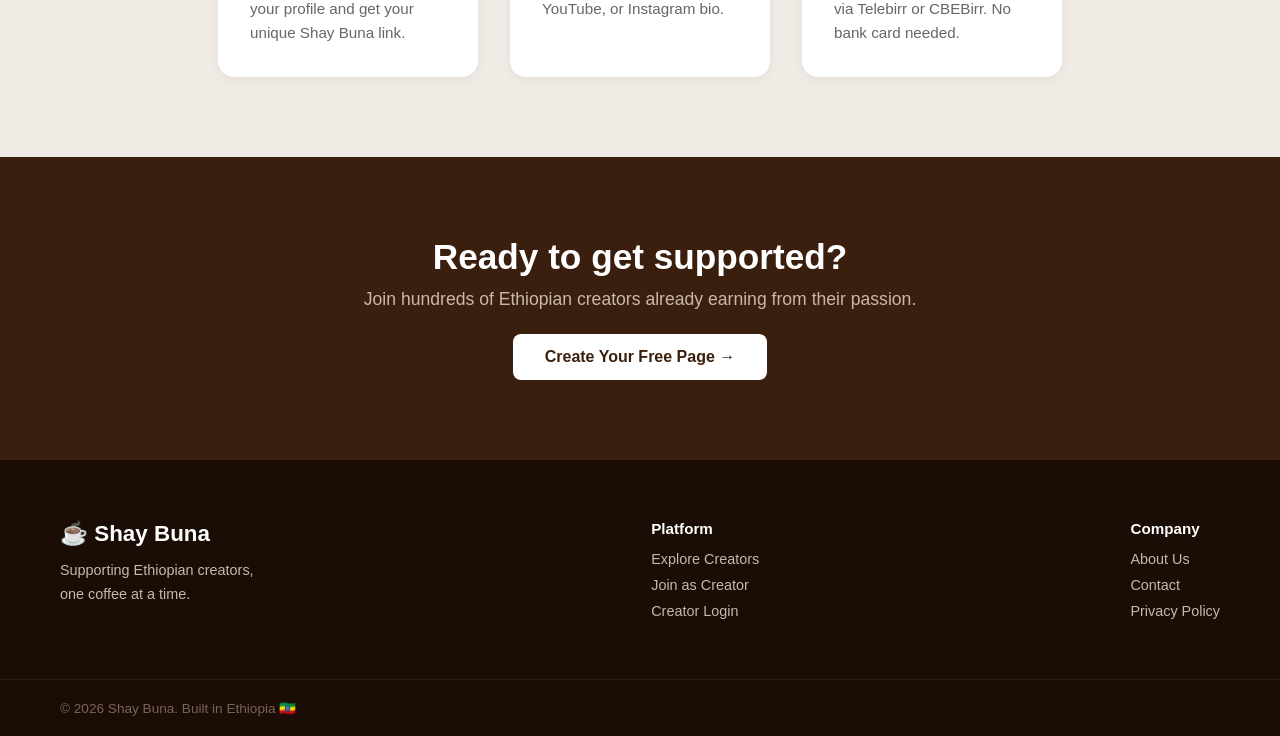
==== commit fd3984b4: "Add creator dashboard" ====
--- a/index.html
+++ b/index.html
@@ -11,22 +11,67 @@
     <nav>
       <div class="logo">☕ Shay Buna</div>
       <div class="nav-links">
-        <a href="login.html">Creator Login</a>
-        <a href="signup.html" class="btn-primary">Join as Creator →</a>
+        <div class="lang-switcher">
+          <button class="lang-btn active" onclick="setLang('en')">EN</button>
+          <button class="lang-btn" onclick="setLang('am')">አማ</button>
+          <button class="lang-btn" onclick="setLang('or')">OR</button>
+        </div>
+        <a
+          href="login.html"
+          data-en="Creator Login"
+          data-am="ፈጣሪ መግቢያ"
+          data-or="Seensa Uumaa"
+          >Creator Login</a
+        >
+        <a
+          href="signup.html"
+          class="btn-primary"
+          data-en="Join as Creator →"
+          data-am="እንደ ፈጣሪ ይቀላቀሉ →"
+          data-or="Uumaa ta'i →"
+          >Join as Creator →</a
+        >
       </div>
     </nav>
 
+    <!-- HERO -->
     <!-- HERO -->
     <section class="hero">
       <span class="badge">☕ Ethiopia's Creator Support Platform</span>
-      <h1>Buy your favorite <span class="highlight">creator</span> a coffee</h1>
-      <p>
+      <h1 data-en="Buy your favorite" data-am="ለሚወዱት" data-or="Kan jaallattu">
+        Buy your favorite
+        <span class="highlight" data-en="creator" data-am="ፈጣሪ" data-or="uumaa"
+          >creator</span
+        >
+        <span data-en="a coffee" data-am="ቡና ይግዙ" data-or="bunaa bitu"
+          >a coffee</span
+        >
+      </h1>
+      <p
+        data-en="Shay Buna lets fans support their favorite Ethiopian content creators with micro-payments in ETB — as simple as buying them a coffee."
+        data-am="ሸይ ቡና አድናቂዎች በETB ጥቃቅን ክፍያዎች የሚወዷቸውን የኢትዮጵያ ፈጣሪዎች እንዲደግፉ ያስችላቸዋል።"
+        data-or="Shay Buna deggartoota uumaawwan Itoophiyaa jaallataman ETB'n deeggaruu ni dandeessisa."
+      >
         Shay Buna lets fans support their favorite Ethiopian content creators
         with micro-payments in ETB — as simple as buying them a coffee.
       </p>
       <div class="hero-buttons">
-        <a href="signup.html" class="btn-primary">Start Your Page →</a>
-        <a href="creator.html" class="btn-secondary">♡ Support a Creator</a>
+        <a
+          href="signup.html"
+          class="btn-primary"
+          data-en="Start Your Page →"
+          data-am="ገጽዎን ይጀምሩ →"
+          data-or="Fuula Kee Eegali →"
+          >Start Your Page →</a
+        >
+        <a
+          href="explore.html"
+          class="btn-secondary"
+          data-en="♡ Support a Creator"
+          data-am="♡ ፈጣሪን ይደግፉ"
+          data-or="♡ Uumaa Deeggaruu"
+          >♡ Support a Creator</a
+        >
       </div>
     </section>
 
--- a/css/style.css
+++ b/css/style.css
@@ -1328,3 +1328,190 @@
   font-size: 0.8rem;
   color: #888;
 }
+/* MOBILE RESPONSIVE */
+@media (max-width: 768px) {
+  nav {
+    padding: 16px 20px;
+  }
+
+  .nav-links a:not(.btn-primary) {
+    display: none;
+  }
+
+  .hero h1 {
+    font-size: 2rem;
+  }
+
+  .stats {
+    padding: 24px 20px;
+    gap: 20px;
+  }
+
+  .stat-divider {
+    display: none;
+  }
+
+  .stat {
+    padding: 0 16px;
+  }
+
+  .creator-cards {
+    flex-direction: column;
+    align-items: center;
+    padding: 0 20px;
+  }
+
+  .creator-card {
+    max-width: 100%;
+    width: 100%;
+  }
+
+  .how-it-works {
+    padding: 60px 20px;
+  }
+
+  .steps {
+    flex-direction: column;
+    align-items: center;
+  }
+
+  .step {
+    max-width: 100%;
+    width: 100%;
+  }
+
+  .cta-banner {
+    padding: 60px 20px;
+  }
+
+  .footer-top {
+    flex-direction: column;
+    padding: 40px 20px;
+  }
+
+  .footer-bottom {
+    padding: 20px;
+  }
+
+  /* CREATOR PAGE */
+  .creator-page {
+    flex-direction: column;
+    padding: 20px;
+    margin: 20px auto;
+  }
+
+  .tiers {
+    grid-template-columns: repeat(2, 1fr);
+  }
+
+  /* SIGNUP PAGE */
+  .signup-page {
+    flex-direction: column;
+    padding: 20px;
+    margin: 20px auto;
+  }
+
+  .signup-benefits {
+    display: none;
+  }
+
+  /* LOGIN PAGE */
+  .login-page {
+    flex-direction: column;
+    padding: 20px;
+    margin: 20px auto;
+  }
+
+  .login-left {
+    display: none;
+  }
+
+  /* DASHBOARD */
+  .dashboard-page {
+    flex-direction: column;
+  }
+
+  .sidebar {
+    width: 100%;
+    height: auto;
+    position: static;
+    flex-direction: row;
+    overflow-x: auto;
+    padding: 16px;
+    gap: 8px;
+  }
+
+  .sidebar-profile {
+    display: none;
+  }
+
+  .sidebar-nav {
+    flex-direction: row;
+    gap: 8px;
+  }
+
+  .sidebar-link {
+    white-space: nowrap;
+    padding: 8px 12px;
+    font-size: 0.8rem;
+  }
+
+  .dashboard-main {
+    padding: 20px;
+  }
+
+  .dash-stats {
+    grid-template-columns: repeat(2, 1fr);
+  }
+
+  .dashboard-header {
+    flex-direction: column;
+    align-items: flex-start;
+    gap: 12px;
+  }
+
+  /* EXPLORE */
+  .explore-grid {
+    grid-template-columns: 1fr;
+    padding: 0 20px;
+  }
+
+  .explore-filters {
+    padding: 16px 20px;
+  }
+
+  /* ADMIN */
+  .supporters-table {
+    font-size: 0.8rem;
+  }
+
+  .supporters-table th,
+  .supporters-table td {
+    padding: 10px 12px;
+  }
+}
+/* LANGUAGE SWITCHER */
+.lang-switcher {
+  display: flex;
+  gap: 4px;
+  background: #ece8e3;
+  padding: 4px;
+  border-radius: 8px;
+}
+
+.lang-btn {
+  background: transparent;
+  border: none;
+  padding: 4px 10px;
+  border-radius: 6px;
+  font-size: 0.8rem;
+  font-weight: 700;
+  cursor: pointer;
+  color: #555;
+  transition: all 0.2s;
+}
+
+.lang-btn.active {
+  background: #3b1f0e;
+  color: #fff;
+}
